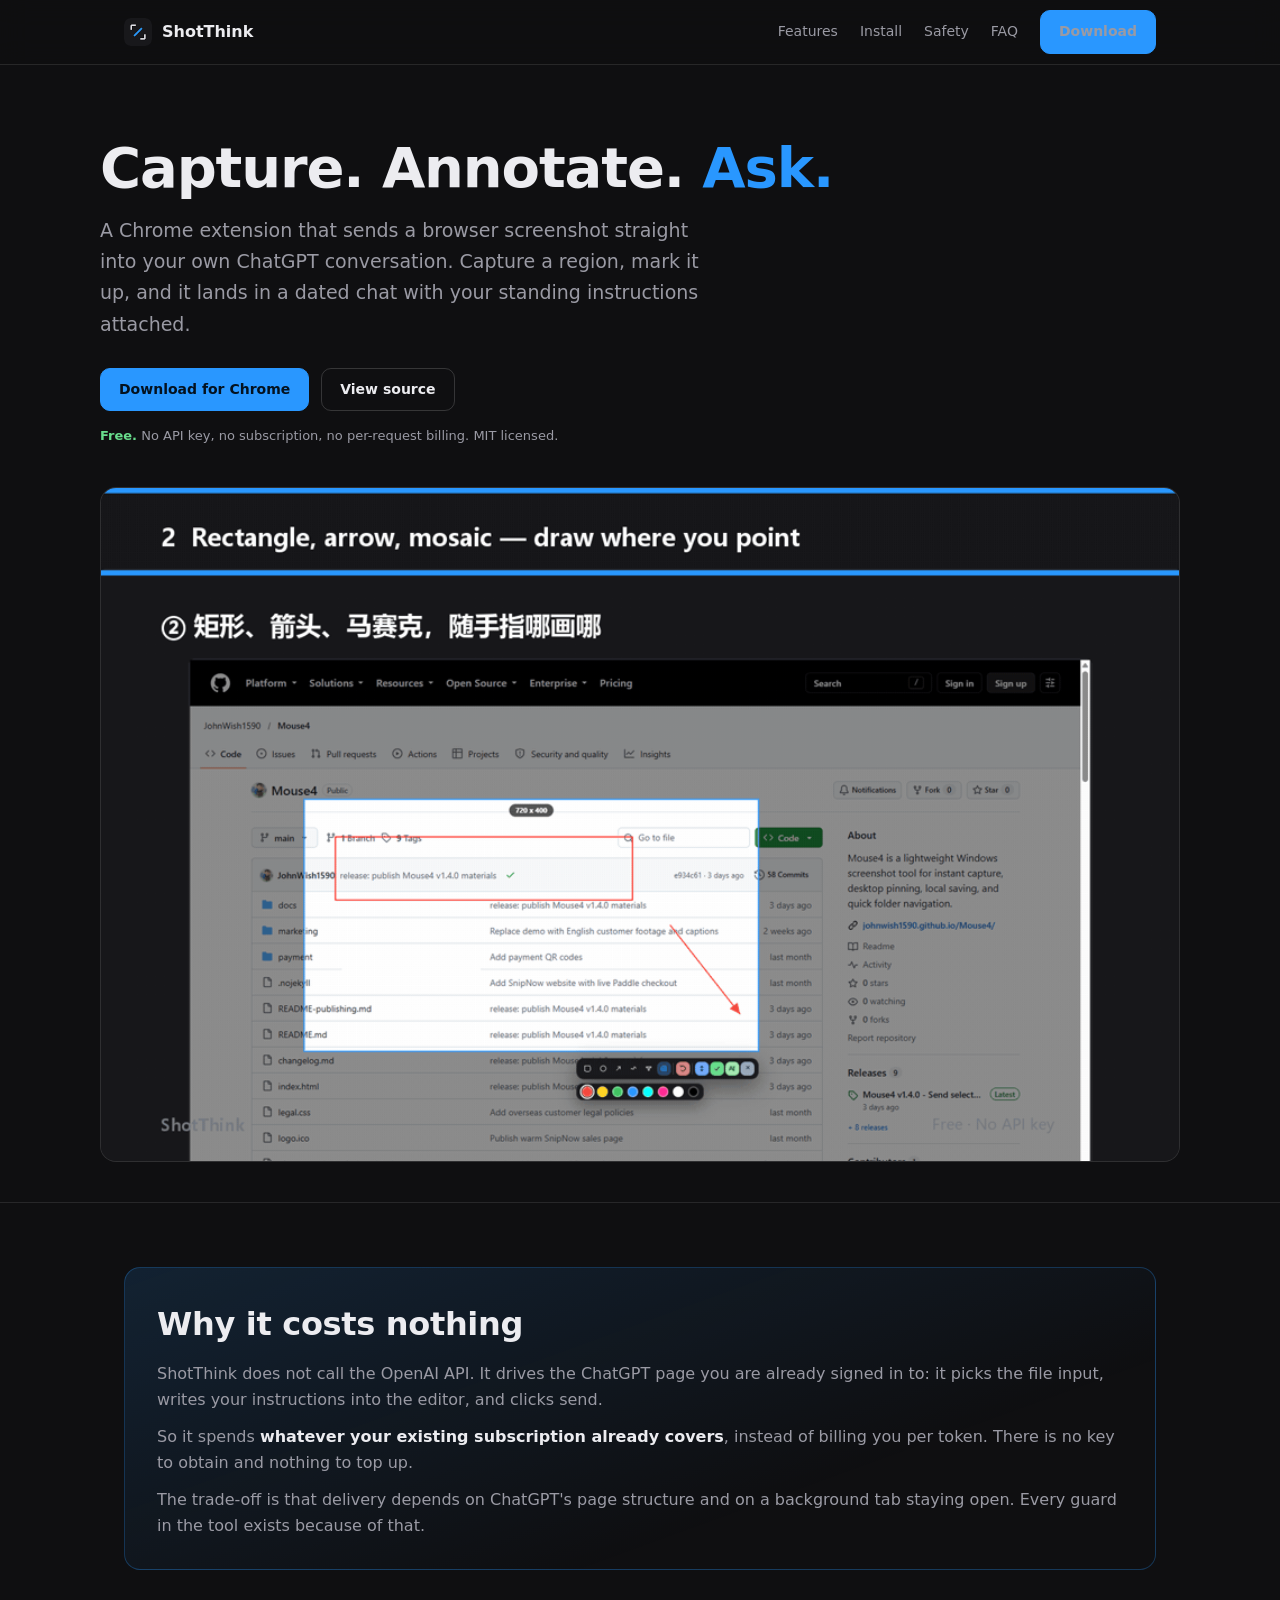
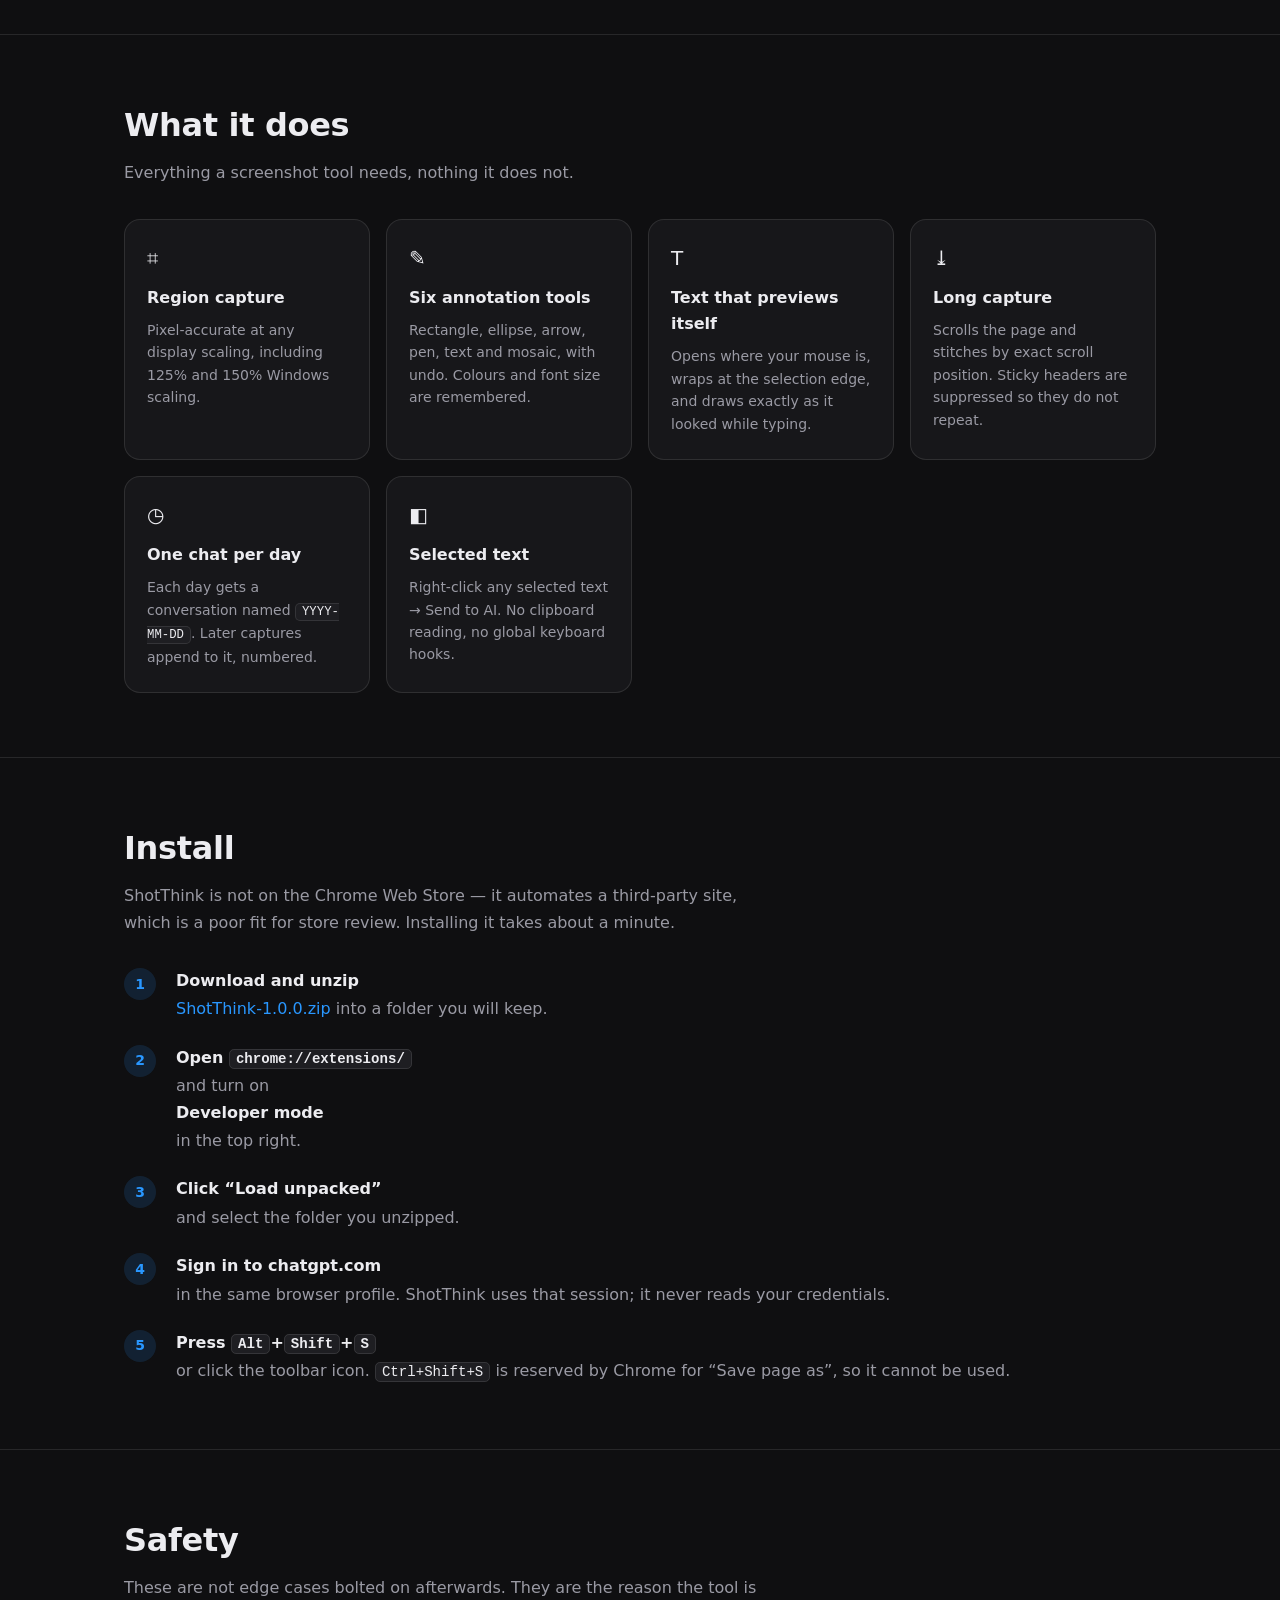
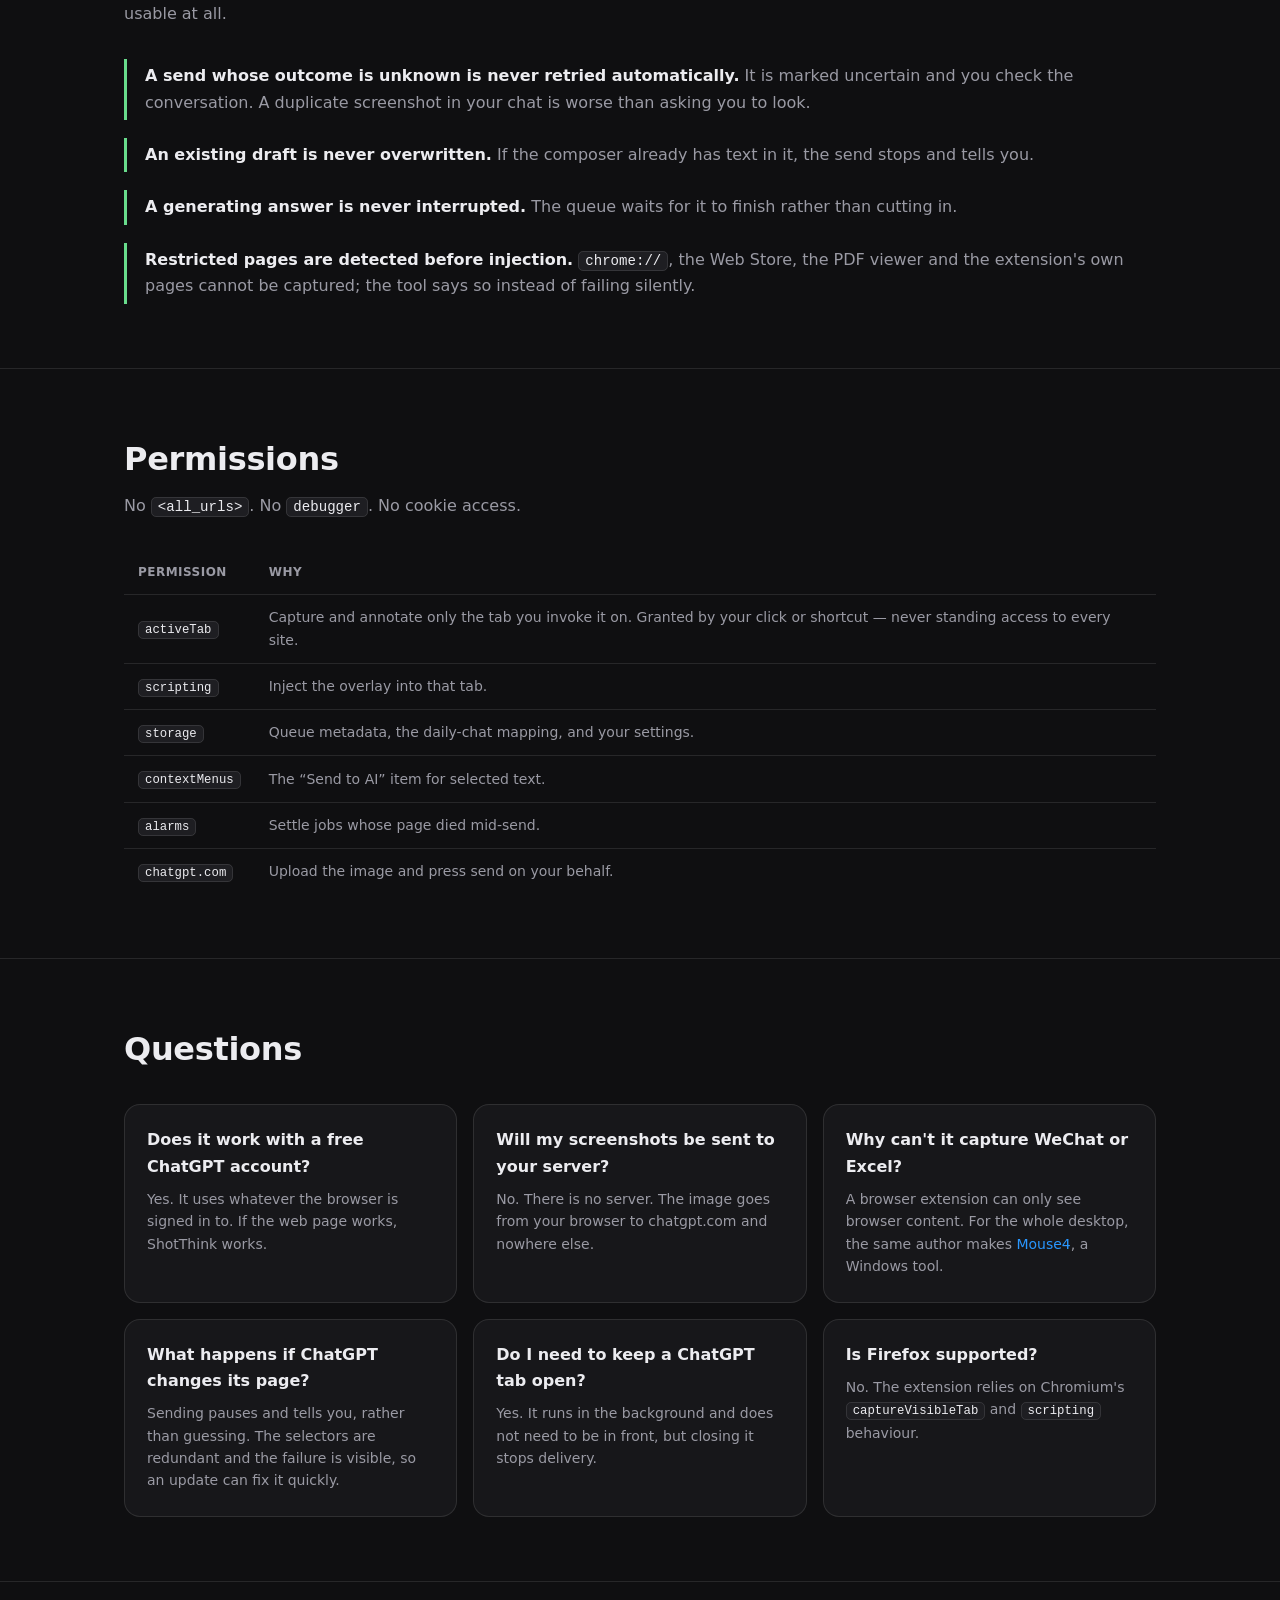
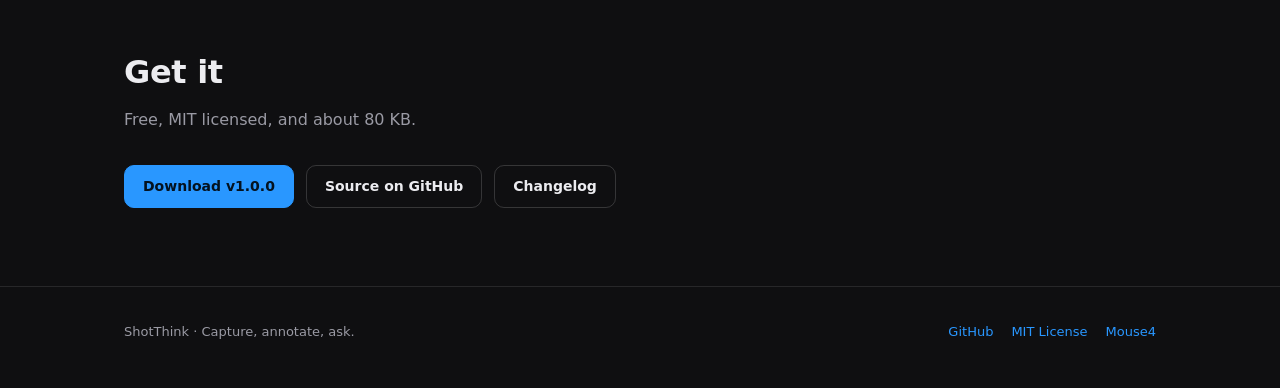
==== docs/index.html @ 1837c2ef "docs: add product landing page and README demo GIF - docs/index.html: self-contained landing page fo" ====
<!doctype html>
<html lang="en">
<head>
<meta charset="utf-8">
<meta name="viewport" content="width=device-width, initial-scale=1">
<title>ShotThink — Capture, annotate, ask. Free Chrome extension.</title>
<meta name="description" content="A free Chrome extension that sends a browser screenshot to your own ChatGPT conversation. No API key, no subscription, no per-request billing.">
<link rel="canonical" href="https://johnwish1590.github.io/ShotThink/">
<link rel="icon" href="icons/icon32.png">
<link rel="apple-touch-icon" href="icons/icon128.png">
<meta property="og:type" content="website">
<meta property="og:title" content="ShotThink — Capture, annotate, ask.">
<meta property="og:description" content="Free Chrome extension. Capture a region, annotate it, send it to your own ChatGPT. No API key, no subscription.">
<meta property="og:url" content="https://johnwish1590.github.io/ShotThink/">
<meta property="og:image" content="https://johnwish1590.github.io/ShotThink/screenshots/06-overlay-annotated.png">
<meta name="twitter:card" content="summary_large_image">
<script type="application/ld+json">
{
  "@context": "https://schema.org",
  "@type": "SoftwareApplication",
  "name": "ShotThink",
  "applicationCategory": "BrowserApplication",
  "operatingSystem": "Chrome, Edge, Brave, any Chromium browser",
  "description": "A free Chrome extension that sends a browser screenshot to your own ChatGPT conversation. No API key, no subscription, no per-request billing.",
  "url": "https://johnwish1590.github.io/ShotThink/",
  "downloadUrl": "https://github.com/JohnWish1590/ShotThink/releases/download/v1.0.0/ShotThink-1.0.0.zip",
  "offers": { "@type": "Offer", "price": "0", "priceCurrency": "USD" },
  "license": "https://github.com/JohnWish1590/ShotThink/blob/main/LICENSE",
  "softwareVersion": "1.0.0"
}
</script>
<style>
  :root {
    --bg: #0f0f11;
    --surface: #17171a;
    --surface-2: #1e1e22;
    --line: rgba(255,255,255,.10);
    --line-strong: rgba(255,255,255,.16);
    --text: #ececf0;
    --muted: #9a9aa4;
    --accent: #2997ff;
    --accent-soft: rgba(41,151,255,.14);
    --ok: #68dc8c;
    --radius: 16px;
    --max: 1080px;
  }
  * { box-sizing: border-box; }
  html { scroll-behavior: smooth; }
  body {
    margin: 0;
    background: var(--bg);
    color: var(--text);
    font: 16px/1.65 -apple-system, "Segoe UI", "Microsoft YaHei", system-ui, sans-serif;
    -webkit-font-smoothing: antialiased;
  }
  a { color: var(--accent); text-decoration: none; }
  a:hover { text-decoration: underline; }
  .wrap { max-width: var(--max); margin: 0 auto; padding: 0 24px; }

  /* header */
  header.site {
    position: sticky; top: 0; z-index: 20;
    backdrop-filter: blur(14px);
    background: rgba(15,15,17,.82);
    border-bottom: 1px solid var(--line);
  }
  header.site .wrap {
    display: flex; align-items: center; gap: 12px;
    height: 64px;
  }
  .brand { display: flex; align-items: center; gap: 10px; color: var(--text); font-weight: 650; font-size: 16px; }
  .brand img { width: 28px; height: 28px; border-radius: 7px; }
  .brand:hover { text-decoration: none; }
  nav.links { margin-left: auto; display: flex; align-items: center; gap: 22px; }
  nav.links a { color: var(--muted); font-size: 14px; }
  nav.links a:hover { color: var(--text); text-decoration: none; }
  .btn {
    display: inline-flex; align-items: center; gap: 8px;
    padding: 9px 18px; border-radius: 10px;
    background: var(--accent); color: #04121f;
    font-weight: 650; font-size: 14px;
    border: 1px solid var(--accent);
    transition: filter .15s;
  }
  .btn:hover { filter: brightness(1.1); text-decoration: none; }
  .btn.ghost {
    background: transparent; color: var(--text);
    border-color: var(--line-strong);
  }
  .btn.ghost:hover { background: var(--surface-2); }

  /* hero */
  .hero { padding: 72px 0 40px; }
  .hero h1 {
    margin: 0 0 16px;
    font-size: clamp(34px, 5vw, 56px);
    line-height: 1.1;
    letter-spacing: -0.02em;
    font-weight: 700;
  }
  .hero h1 em { font-style: normal; color: var(--accent); }
  .hero p.lead {
    margin: 0 0 28px;
    font-size: clamp(16px, 2vw, 19px);
    color: var(--muted);
    max-width: 620px;
  }
  .hero-actions { display: flex; flex-wrap: wrap; gap: 12px; margin-bottom: 14px; }
  .hero-note { color: var(--muted); font-size: 13px; }
  .hero-note strong { color: var(--ok); font-weight: 600; }

  .shot {
    margin: 40px 0 0;
    border: 1px solid var(--line);
    border-radius: var(--radius);
    overflow: hidden;
    background: var(--surface);
  }
  .shot img { display: block; width: 100%; height: auto; }

  /* sections */
  section { padding: 64px 0; border-top: 1px solid var(--line); }
  section h2 {
    margin: 0 0 8px;
    font-size: clamp(24px, 3vw, 32px);
    letter-spacing: -0.01em;
    font-weight: 680;
  }
  section p.sub { margin: 0 0 32px; color: var(--muted); max-width: 640px; }

  .grid { display: grid; gap: 16px; }
  .grid.two { grid-template-columns: repeat(auto-fit, minmax(280px, 1fr)); }
  .grid.three { grid-template-columns: repeat(auto-fit, minmax(240px, 1fr)); }

  .card {
    background: var(--surface);
    border: 1px solid var(--line);
    border-radius: var(--radius);
    padding: 22px 22px 24px;
  }
  .card h3 { margin: 0 0 8px; font-size: 16px; font-weight: 650; }
  .card p { margin: 0; color: var(--muted); font-size: 14px; line-height: 1.6; }
  .card .icon { font-size: 20px; margin-bottom: 10px; display: block; }

  /* free banner */
  .free {
    background: linear-gradient(160deg, var(--accent-soft), transparent 70%);
    border: 1px solid rgba(41,151,255,.28);
    border-radius: var(--radius);
    padding: 30px 32px;
  }
  .free h2 { margin-bottom: 10px; }
  .free p { color: var(--muted); margin: 0 0 10px; }
  .free p:last-child { margin-bottom: 0; }
  .free strong { color: var(--text); }

  /* steps */
  ol.steps { margin: 0; padding: 0; list-style: none; counter-reset: step; }
  ol.steps li {
    counter-increment: step;
    position: relative;
    padding: 0 0 22px 52px;
    color: var(--muted);
  }
  ol.steps li::before {
    content: counter(step);
    position: absolute; left: 0; top: 0;
    width: 32px; height: 32px; border-radius: 50%;
    display: grid; place-items: center;
    background: var(--accent-soft); color: var(--accent);
    font-weight: 650; font-size: 14px;
  }
  ol.steps li:last-child { padding-bottom: 0; }
  ol.steps li strong { color: var(--text); display: block; margin-bottom: 2px; }

  code, kbd {
    background: var(--surface-2);
    border: 1px solid var(--line);
    border-radius: 5px;
    padding: 1px 6px;
    font-family: ui-monospace, "SF Mono", Consolas, monospace;
    font-size: .88em;
    color: var(--text);
  }

  table { width: 100%; border-collapse: collapse; font-size: 14px; }
  th, td { text-align: left; padding: 11px 14px; border-bottom: 1px solid var(--line); }
  th { color: var(--muted); font-weight: 600; font-size: 12px; text-transform: uppercase; letter-spacing: .04em; }
  td:first-child { white-space: nowrap; color: var(--text); }
  td:last-child { color: var(--muted); }
  tr:last-child td { border-bottom: none; }

  .warn {
    border-left: 3px solid var(--ok);
    padding: 4px 0 4px 18px;
    color: var(--muted);
    margin: 0 0 18px;
  }
  .warn:last-child { margin-bottom: 0; }
  .warn strong { color: var(--text); }

  footer.site {
    border-top: 1px solid var(--line);
    padding: 34px 0 48px;
    color: var(--muted);
    font-size: 13px;
  }
  footer.site .wrap { display: flex; flex-wrap: wrap; gap: 16px; align-items: center; }
  footer.site .right { margin-left: auto; display: flex; gap: 18px; }

  @media (max-width: 720px) {
    nav.links a:not(.btn) { display: none; }
    .hero { padding: 44px 0 28px; }
    section { padding: 44px 0; }
  }
</style>
</head>
<body>

<header class="site">
  <div class="wrap">
    <a class="brand" href="#top">
      <img src="icons/icon48.png" alt="">
      <span>ShotThink</span>
    </a>
    <nav class="links">
      <a href="#features">Features</a>
      <a href="#install">Install</a>
      <a href="#safety">Safety</a>
      <a href="#faq">FAQ</a>
      <a class="btn" href="https://github.com/JohnWish1590/ShotThink/releases/download/v1.0.0/ShotThink-1.0.0.zip">Download</a>
    </nav>
  </div>
</header>

<main id="top">

  <div class="wrap hero">
    <h1>Capture. Annotate. <em>Ask.</em></h1>
    <p class="lead">
      A Chrome extension that sends a browser screenshot straight into your own
      ChatGPT conversation. Capture a region, mark it up, and it lands in a dated
      chat with your standing instructions attached.
    </p>
    <div class="hero-actions">
      <a class="btn" href="https://github.com/JohnWish1590/ShotThink/releases/download/v1.0.0/ShotThink-1.0.0.zip">Download for Chrome</a>
      <a class="btn ghost" href="https://github.com/JohnWish1590/ShotThink">View source</a>
    </div>
    <p class="hero-note">
      <strong>Free.</strong> No API key, no subscription, no per-request billing. MIT licensed.
    </p>

    <div class="shot">
      <img src="demo-en.gif" alt="Selecting a region, annotating it with a rectangle and arrow, and sending it to ChatGPT" width="1080">
    </div>
  </div>

  <section id="free">
    <div class="wrap">
      <div class="free">
        <h2>Why it costs nothing</h2>
        <p>
          ShotThink does not call the OpenAI API. It drives the ChatGPT page you are
          already signed in to: it picks the file input, writes your instructions into
          the editor, and clicks send.
        </p>
        <p>
          So it spends <strong>whatever your existing subscription already covers</strong>,
          instead of billing you per token. There is no key to obtain and nothing to top up.
        </p>
        <p>
          The trade-off is that delivery depends on ChatGPT's page structure and on a
          background tab staying open. Every guard in the tool exists because of that.
        </p>
      </div>
    </div>
  </section>

  <section id="features">
    <div class="wrap">
      <h2>What it does</h2>
      <p class="sub">Everything a screenshot tool needs, nothing it does not.</p>
      <div class="grid three">
        <div class="card">
          <span class="icon">⌗</span>
          <h3>Region capture</h3>
          <p>Pixel-accurate at any display scaling, including 125% and 150% Windows scaling.</p>
        </div>
        <div class="card">
          <span class="icon">✎</span>
          <h3>Six annotation tools</h3>
          <p>Rectangle, ellipse, arrow, pen, text and mosaic, with undo. Colours and font size are remembered.</p>
        </div>
        <div class="card">
          <span class="icon">T</span>
          <h3>Text that previews itself</h3>
          <p>Opens where your mouse is, wraps at the selection edge, and draws exactly as it looked while typing.</p>
        </div>
        <div class="card">
          <span class="icon">⤓</span>
          <h3>Long capture</h3>
          <p>Scrolls the page and stitches by exact scroll position. Sticky headers are suppressed so they do not repeat.</p>
        </div>
        <div class="card">
          <span class="icon">◷</span>
          <h3>One chat per day</h3>
          <p>Each day gets a conversation named <code>YYYY-MM-DD</code>. Later captures append to it, numbered.</p>
        </div>
        <div class="card">
          <span class="icon">◧</span>
          <h3>Selected text</h3>
          <p>Right-click any selected text → Send to AI. No clipboard reading, no global keyboard hooks.</p>
        </div>
      </div>
    </div>
  </section>

  <section id="install">
    <div class="wrap">
      <h2>Install</h2>
      <p class="sub">
        ShotThink is not on the Chrome Web Store — it automates a third-party site,
        which is a poor fit for store review. Installing it takes about a minute.
      </p>
      <ol class="steps">
        <li>
          <strong>Download and unzip</strong>
          <a href="https://github.com/JohnWish1590/ShotThink/releases/download/v1.0.0/ShotThink-1.0.0.zip">ShotThink-1.0.0.zip</a>
          into a folder you will keep.
        </li>
        <li>
          <strong>Open <code>chrome://extensions/</code></strong>
          and turn on <strong>Developer mode</strong> in the top right.
        </li>
        <li>
          <strong>Click “Load unpacked”</strong>
          and select the folder you unzipped.
        </li>
        <li>
          <strong>Sign in to chatgpt.com</strong>
          in the same browser profile. ShotThink uses that session; it never reads
          your credentials.
        </li>
        <li>
          <strong>Press <kbd>Alt</kbd>+<kbd>Shift</kbd>+<kbd>S</kbd></strong>
          or click the toolbar icon. <code>Ctrl+Shift+S</code> is reserved by Chrome
          for “Save page as”, so it cannot be used.
        </li>
      </ol>
    </div>
  </section>

  <section id="safety">
    <div class="wrap">
      <h2>Safety</h2>
      <p class="sub">
        These are not edge cases bolted on afterwards. They are the reason the tool
        is usable at all.
      </p>
      <div class="warn">
        <strong>A send whose outcome is unknown is never retried automatically.</strong>
        It is marked uncertain and you check the conversation. A duplicate screenshot
        in your chat is worse than asking you to look.
      </div>
      <div class="warn">
        <strong>An existing draft is never overwritten.</strong>
        If the composer already has text in it, the send stops and tells you.
      </div>
      <div class="warn">
        <strong>A generating answer is never interrupted.</strong>
        The queue waits for it to finish rather than cutting in.
      </div>
      <div class="warn">
        <strong>Restricted pages are detected before injection.</strong>
        <code>chrome://</code>, the Web Store, the PDF viewer and the extension's own
        pages cannot be captured; the tool says so instead of failing silently.
      </div>
    </div>
  </section>

  <section id="permissions">
    <div class="wrap">
      <h2>Permissions</h2>
      <p class="sub">
        No <code>&lt;all_urls&gt;</code>. No <code>debugger</code>. No cookie access.
      </p>
      <table>
        <thead><tr><th>Permission</th><th>Why</th></tr></thead>
        <tbody>
          <tr><td><code>activeTab</code></td><td>Capture and annotate only the tab you invoke it on. Granted by your click or shortcut — never standing access to every site.</td></tr>
          <tr><td><code>scripting</code></td><td>Inject the overlay into that tab.</td></tr>
          <tr><td><code>storage</code></td><td>Queue metadata, the daily-chat mapping, and your settings.</td></tr>
          <tr><td><code>contextMenus</code></td><td>The “Send to AI” item for selected text.</td></tr>
          <tr><td><code>alarms</code></td><td>Settle jobs whose page died mid-send.</td></tr>
          <tr><td><code>chatgpt.com</code></td><td>Upload the image and press send on your behalf.</td></tr>
        </tbody>
      </table>
    </div>
  </section>

  <section id="faq">
    <div class="wrap">
      <h2>Questions</h2>
      <div class="grid two" style="margin-top:28px">
        <div class="card">
          <h3>Does it work with a free ChatGPT account?</h3>
          <p>Yes. It uses whatever the browser is signed in to. If the web page works, ShotThink works.</p>
        </div>
        <div class="card">
          <h3>Will my screenshots be sent to your server?</h3>
          <p>No. There is no server. The image goes from your browser to chatgpt.com and nowhere else.</p>
        </div>
        <div class="card">
          <h3>Why can't it capture WeChat or Excel?</h3>
          <p>A browser extension can only see browser content. For the whole desktop, the same author makes <a href="https://github.com/JohnWish1590/Mouse4">Mouse4</a>, a Windows tool.</p>
        </div>
        <div class="card">
          <h3>What happens if ChatGPT changes its page?</h3>
          <p>Sending pauses and tells you, rather than guessing. The selectors are redundant and the failure is visible, so an update can fix it quickly.</p>
        </div>
        <div class="card">
          <h3>Do I need to keep a ChatGPT tab open?</h3>
          <p>Yes. It runs in the background and does not need to be in front, but closing it stops delivery.</p>
        </div>
        <div class="card">
          <h3>Is Firefox supported?</h3>
          <p>No. The extension relies on Chromium's <code>captureVisibleTab</code> and <code>scripting</code> behaviour.</p>
        </div>
      </div>
    </div>
  </section>

  <section id="download">
    <div class="wrap">
      <h2>Get it</h2>
      <p class="sub">Free, MIT licensed, and about 80 KB.</p>
      <div class="hero-actions">
        <a class="btn" href="https://github.com/JohnWish1590/ShotThink/releases/download/v1.0.0/ShotThink-1.0.0.zip">Download v1.0.0</a>
        <a class="btn ghost" href="https://github.com/JohnWish1590/ShotThink">Source on GitHub</a>
        <a class="btn ghost" href="https://github.com/JohnWish1590/ShotThink/blob/main/CHANGELOG.md">Changelog</a>
      </div>
    </div>
  </section>

</main>

<footer class="site">
  <div class="wrap">
    <span>ShotThink · Capture, annotate, ask.</span>
    <div class="right">
      <a href="https://github.com/JohnWish1590/ShotThink">GitHub</a>
      <a href="https://github.com/JohnWish1590/ShotThink/blob/main/LICENSE">MIT License</a>
      <a href="https://github.com/JohnWish1590/Mouse4">Mouse4</a>
    </div>
  </div>
</footer>

</body>
</html>
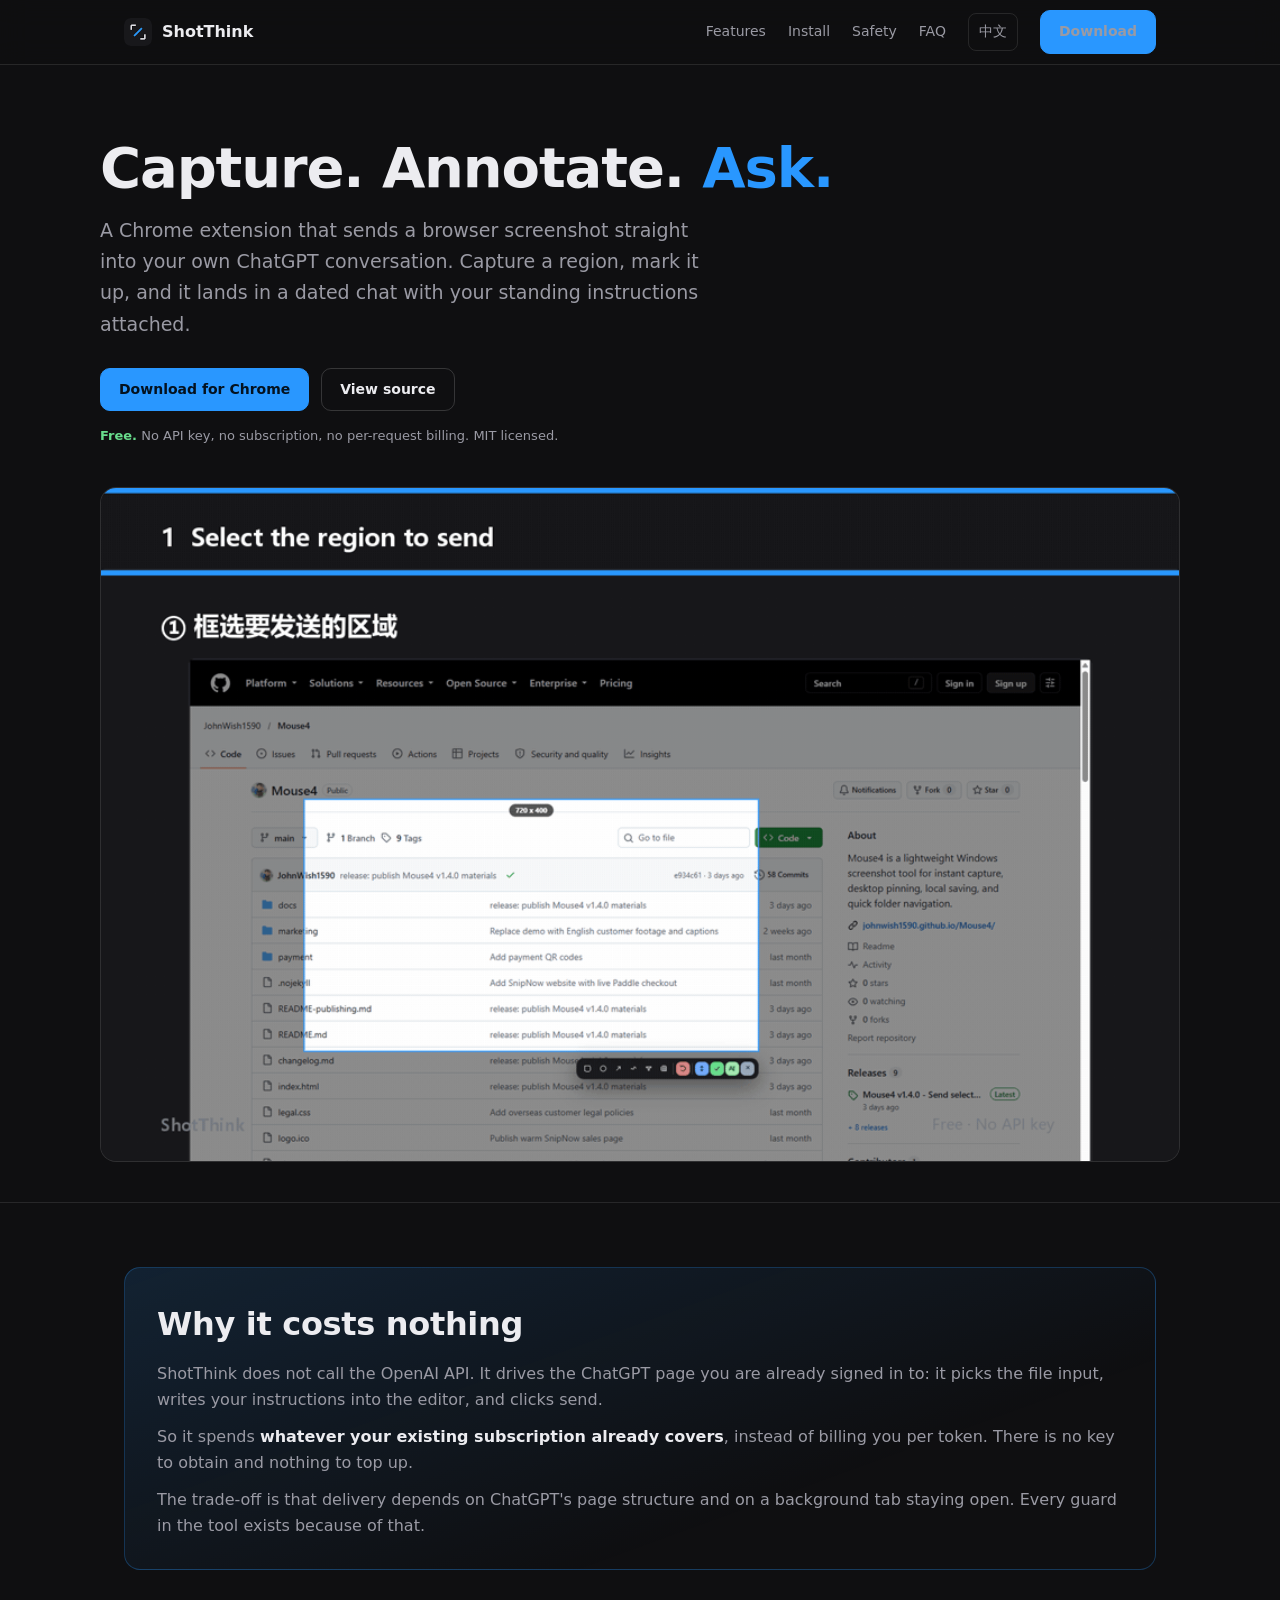
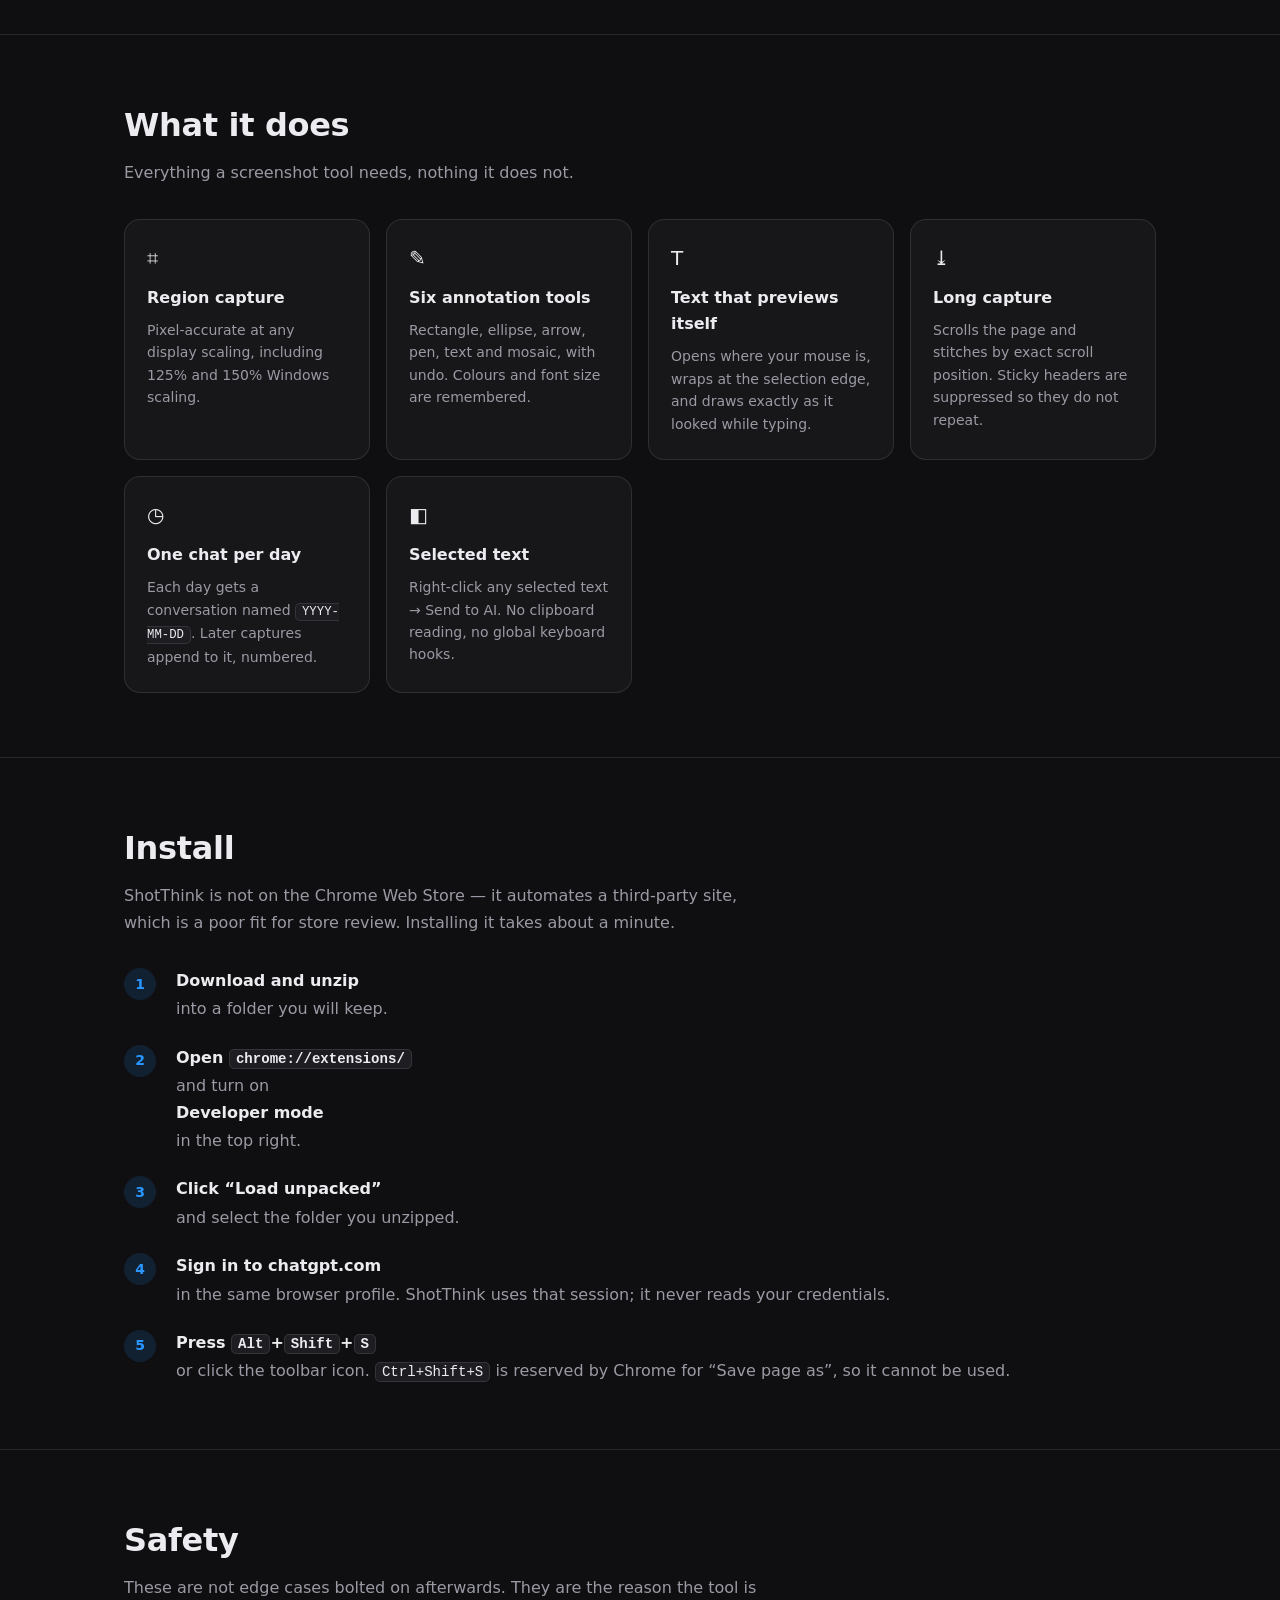
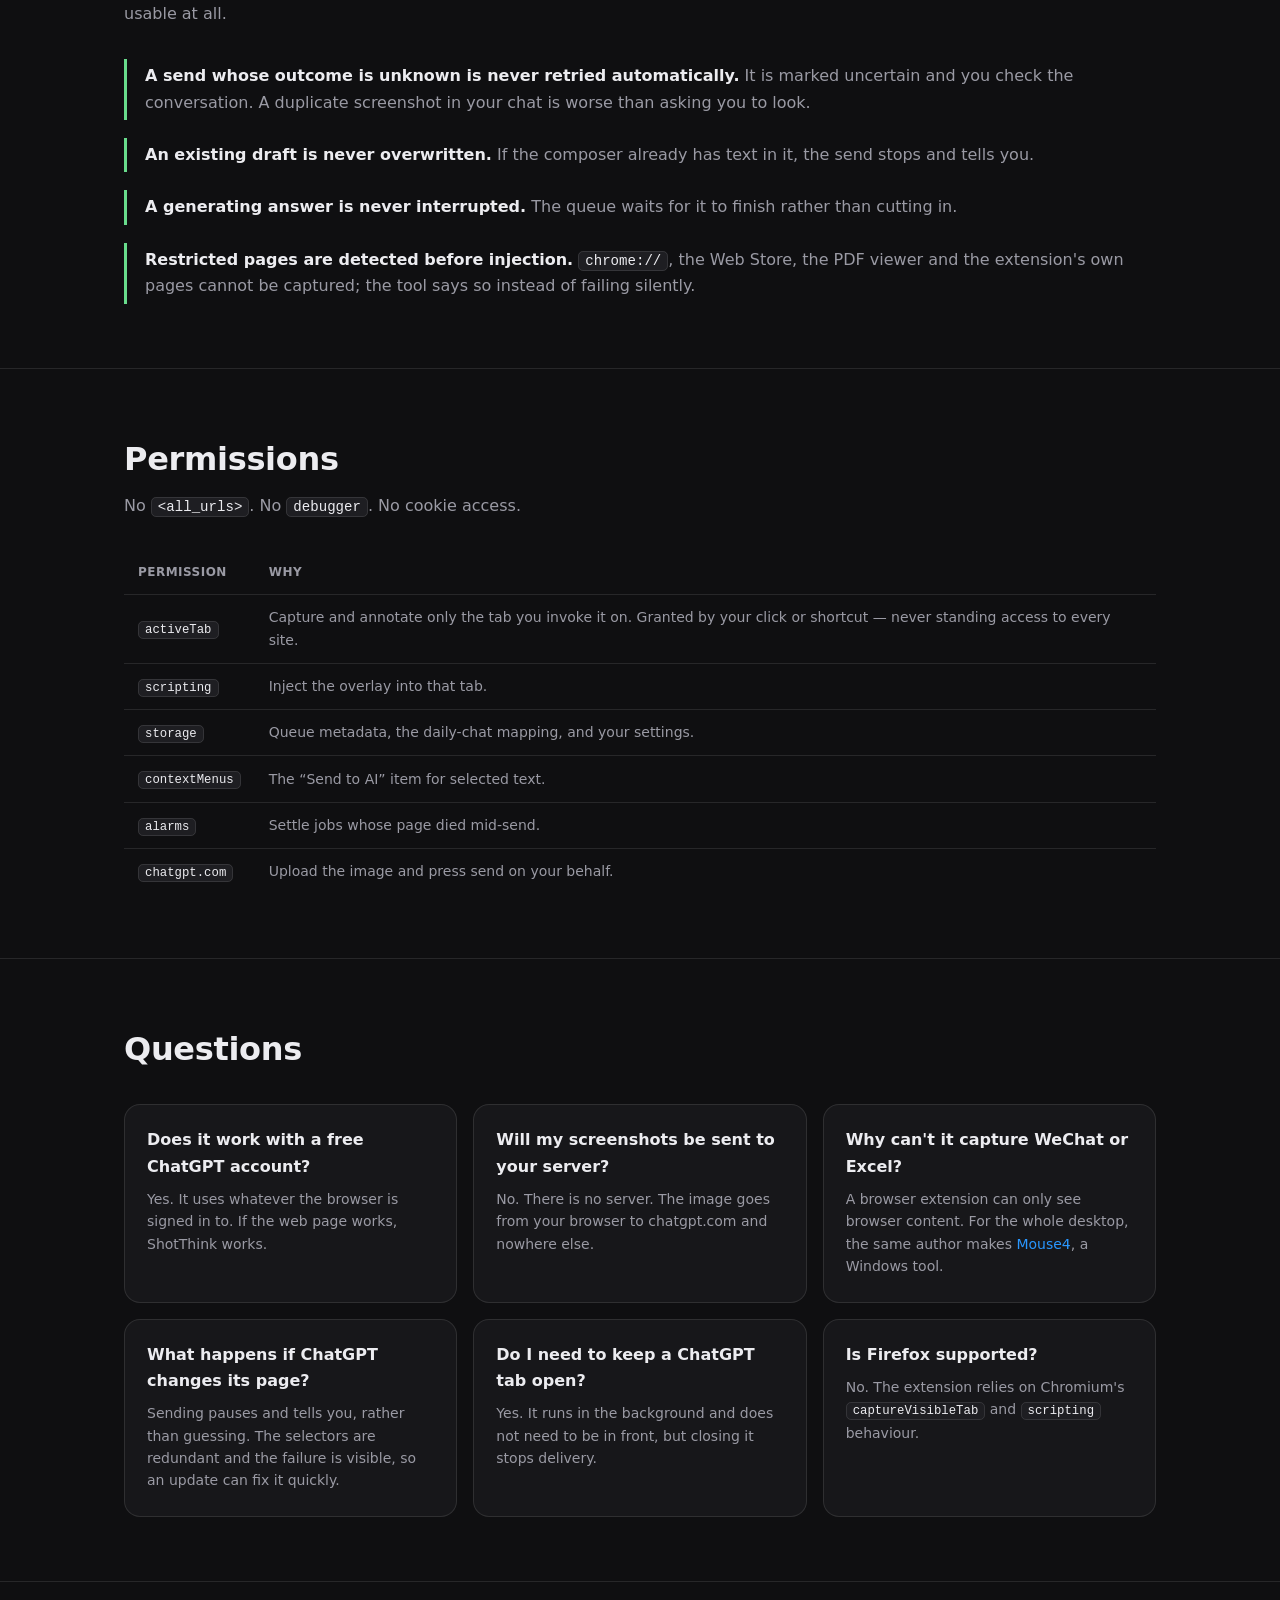
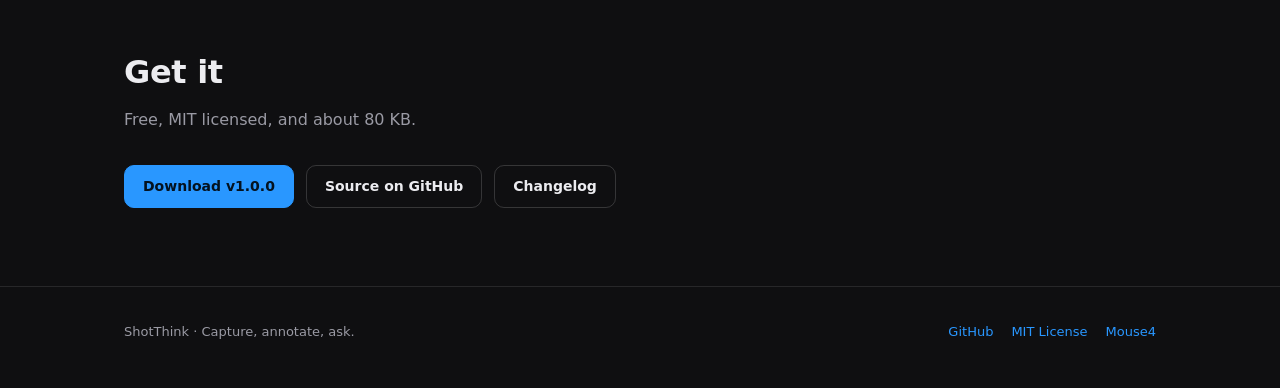
==== commit 076cc3e6: "docs: add Chinese to the landing page and a language switch to the README 1. README language switch." ====
--- a/docs/index.html
+++ b/docs/index.html
@@ -88,6 +88,12 @@
     border-color: var(--line-strong);
   }
   .btn.ghost:hover { background: var(--surface-2); }
+  .lang-toggle {
+    color: var(--muted); font-size: 14px; padding: 6px 10px;
+    border-radius: 8px; border: 1px solid var(--line);
+    min-width: 44px; text-align: center;
+  }
+  .lang-toggle:hover { color: var(--text); border-color: var(--line-strong); text-decoration: none; }
 
   /* hero */
   .hero { padding: 72px 0 40px; }
@@ -224,11 +230,12 @@
       <span>ShotThink</span>
     </a>
     <nav class="links">
-      <a href="#features">Features</a>
-      <a href="#install">Install</a>
-      <a href="#safety">Safety</a>
-      <a href="#faq">FAQ</a>
-      <a class="btn" href="https://github.com/JohnWish1590/ShotThink/releases/download/v1.0.0/ShotThink-1.0.0.zip">Download</a>
+      <a href="#features" data-i18n="nav.features">Features</a>
+      <a href="#install" data-i18n="nav.install">Install</a>
+      <a href="#safety" data-i18n="nav.safety">Safety</a>
+      <a href="#faq" data-i18n="nav.faq">FAQ</a>
+      <a href="#" id="lang-toggle" class="lang-toggle" aria-label="切换到中文">中文</a>
+      <a class="btn" href="https://github.com/JohnWish1590/ShotThink/releases/download/v1.0.0/ShotThink-1.0.0.zip" data-i18n="nav.download">Download</a>
     </nav>
   </div>
 </header>
@@ -236,39 +243,39 @@
 <main id="top">
 
   <div class="wrap hero">
-    <h1>Capture. Annotate. <em>Ask.</em></h1>
-    <p class="lead">
+    <h1 data-i18n="hero.h1">Capture. Annotate. <em>Ask.</em></h1>
+    <p class="lead" data-i18n="hero.lead">
       A Chrome extension that sends a browser screenshot straight into your own
       ChatGPT conversation. Capture a region, mark it up, and it lands in a dated
       chat with your standing instructions attached.
     </p>
     <div class="hero-actions">
-      <a class="btn" href="https://github.com/JohnWish1590/ShotThink/releases/download/v1.0.0/ShotThink-1.0.0.zip">Download for Chrome</a>
-      <a class="btn ghost" href="https://github.com/JohnWish1590/ShotThink">View source</a>
-    </div>
-    <p class="hero-note">
+      <a class="btn" href="https://github.com/JohnWish1590/ShotThink/releases/download/v1.0.0/ShotThink-1.0.0.zip" data-i18n="hero.cta">Download for Chrome</a>
+      <a class="btn ghost" href="https://github.com/JohnWish1590/ShotThink" data-i18n="hero.source">View source</a>
+    </div>
+    <p class="hero-note" data-i18n="hero.note">
       <strong>Free.</strong> No API key, no subscription, no per-request billing. MIT licensed.
     </p>
 
     <div class="shot">
-      <img src="demo-en.gif" alt="Selecting a region, annotating it with a rectangle and arrow, and sending it to ChatGPT" width="1080">
+      <img id="demo-gif" src="demo-en.gif" alt="Selecting a region, annotating it with a rectangle and arrow, and sending it to ChatGPT" width="1080">
     </div>
   </div>
 
   <section id="free">
     <div class="wrap">
       <div class="free">
-        <h2>Why it costs nothing</h2>
-        <p>
+        <h2 data-i18n="free.h2">Why it costs nothing</h2>
+        <p data-i18n="free.p1">
           ShotThink does not call the OpenAI API. It drives the ChatGPT page you are
           already signed in to: it picks the file input, writes your instructions into
           the editor, and clicks send.
         </p>
-        <p>
+        <p data-i18n="free.p2">
           So it spends <strong>whatever your existing subscription already covers</strong>,
           instead of billing you per token. There is no key to obtain and nothing to top up.
         </p>
-        <p>
+        <p data-i18n="free.p3">
           The trade-off is that delivery depends on ChatGPT's page structure and on a
           background tab staying open. Every guard in the tool exists because of that.
         </p>
@@ -278,38 +285,38 @@
 
   <section id="features">
     <div class="wrap">
-      <h2>What it does</h2>
-      <p class="sub">Everything a screenshot tool needs, nothing it does not.</p>
+      <h2 data-i18n="features.h2">What it does</h2>
+      <p class="sub" data-i18n="features.sub">Everything a screenshot tool needs, nothing it does not.</p>
       <div class="grid three">
         <div class="card">
           <span class="icon">⌗</span>
-          <h3>Region capture</h3>
-          <p>Pixel-accurate at any display scaling, including 125% and 150% Windows scaling.</p>
+          <h3 data-i18n="f1.h">Region capture</h3>
+          <p data-i18n="f1.p">Pixel-accurate at any display scaling, including 125% and 150% Windows scaling.</p>
         </div>
         <div class="card">
           <span class="icon">✎</span>
-          <h3>Six annotation tools</h3>
-          <p>Rectangle, ellipse, arrow, pen, text and mosaic, with undo. Colours and font size are remembered.</p>
+          <h3 data-i18n="f2.h">Six annotation tools</h3>
+          <p data-i18n="f2.p">Rectangle, ellipse, arrow, pen, text and mosaic, with undo. Colours and font size are remembered.</p>
         </div>
         <div class="card">
           <span class="icon">T</span>
-          <h3>Text that previews itself</h3>
-          <p>Opens where your mouse is, wraps at the selection edge, and draws exactly as it looked while typing.</p>
+          <h3 data-i18n="f3.h">Text that previews itself</h3>
+          <p data-i18n="f3.p">Opens where your mouse is, wraps at the selection edge, and draws exactly as it looked while typing.</p>
         </div>
         <div class="card">
           <span class="icon">⤓</span>
-          <h3>Long capture</h3>
-          <p>Scrolls the page and stitches by exact scroll position. Sticky headers are suppressed so they do not repeat.</p>
+          <h3 data-i18n="f4.h">Long capture</h3>
+          <p data-i18n="f4.p">Scrolls the page and stitches by exact scroll position. Sticky headers are suppressed so they do not repeat.</p>
         </div>
         <div class="card">
           <span class="icon">◷</span>
-          <h3>One chat per day</h3>
-          <p>Each day gets a conversation named <code>YYYY-MM-DD</code>. Later captures append to it, numbered.</p>
+          <h3 data-i18n="f5.h">One chat per day</h3>
+          <p data-i18n="f5.p">Each day gets a conversation named <code>YYYY-MM-DD</code>. Later captures append to it, numbered.</p>
         </div>
         <div class="card">
           <span class="icon">◧</span>
-          <h3>Selected text</h3>
-          <p>Right-click any selected text → Send to AI. No clipboard reading, no global keyboard hooks.</p>
+          <h3 data-i18n="f6.h">Selected text</h3>
+          <p data-i18n="f6.p">Right-click any selected text → Send to AI. No clipboard reading, no global keyboard hooks.</p>
         </div>
       </div>
     </div>
@@ -317,34 +324,34 @@
 
   <section id="install">
     <div class="wrap">
-      <h2>Install</h2>
-      <p class="sub">
+      <h2 data-i18n="install.h2">Install</h2>
+      <p class="sub" data-i18n="install.sub">
         ShotThink is not on the Chrome Web Store — it automates a third-party site,
         which is a poor fit for store review. Installing it takes about a minute.
       </p>
       <ol class="steps">
         <li>
-          <strong>Download and unzip</strong>
-          <a href="https://github.com/JohnWish1590/ShotThink/releases/download/v1.0.0/ShotThink-1.0.0.zip">ShotThink-1.0.0.zip</a>
-          into a folder you will keep.
+          <strong data-i18n="i1.h">Download and unzip</strong>
+          <span data-i18n="i1.p"><a href="https://github.com/JohnWish1590/ShotThink/releases/download/v1.0.0/ShotThink-1.0.0.zip">ShotThink-1.0.0.zip</a>
+          into a folder you will keep.</span>
         </li>
         <li>
-          <strong>Open <code>chrome://extensions/</code></strong>
-          and turn on <strong>Developer mode</strong> in the top right.
+          <strong data-i18n="i2.h">Open <code>chrome://extensions/</code></strong>
+          <span data-i18n="i2.p">and turn on <strong>Developer mode</strong> in the top right.</span>
         </li>
         <li>
-          <strong>Click “Load unpacked”</strong>
-          and select the folder you unzipped.
+          <strong data-i18n="i3.h">Click “Load unpacked”</strong>
+          <span data-i18n="i3.p">and select the folder you unzipped.</span>
         </li>
         <li>
-          <strong>Sign in to chatgpt.com</strong>
-          in the same browser profile. ShotThink uses that session; it never reads
-          your credentials.
+          <strong data-i18n="i4.h">Sign in to chatgpt.com</strong>
+          <span data-i18n="i4.p">in the same browser profile. ShotThink uses that session; it never reads
+          your credentials.</span>
         </li>
         <li>
-          <strong>Press <kbd>Alt</kbd>+<kbd>Shift</kbd>+<kbd>S</kbd></strong>
-          or click the toolbar icon. <code>Ctrl+Shift+S</code> is reserved by Chrome
-          for “Save page as”, so it cannot be used.
+          <strong data-i18n="i5.h">Press <kbd>Alt</kbd>+<kbd>Shift</kbd>+<kbd>S</kbd></strong>
+          <span data-i18n="i5.p">or click the toolbar icon. <code>Ctrl+Shift+S</code> is reserved by Chrome
+          for “Save page as”, so it cannot be used.</span>
         </li>
       </ol>
     </div>
@@ -352,25 +359,25 @@
 
   <section id="safety">
     <div class="wrap">
-      <h2>Safety</h2>
-      <p class="sub">
+      <h2 data-i18n="safety.h2">Safety</h2>
+      <p class="sub" data-i18n="safety.sub">
         These are not edge cases bolted on afterwards. They are the reason the tool
         is usable at all.
       </p>
-      <div class="warn">
+      <div class="warn" data-i18n="s1">
         <strong>A send whose outcome is unknown is never retried automatically.</strong>
         It is marked uncertain and you check the conversation. A duplicate screenshot
         in your chat is worse than asking you to look.
       </div>
-      <div class="warn">
+      <div class="warn" data-i18n="s2">
         <strong>An existing draft is never overwritten.</strong>
         If the composer already has text in it, the send stops and tells you.
       </div>
-      <div class="warn">
+      <div class="warn" data-i18n="s3">
         <strong>A generating answer is never interrupted.</strong>
         The queue waits for it to finish rather than cutting in.
       </div>
-      <div class="warn">
+      <div class="warn" data-i18n="s4">
         <strong>Restricted pages are detected before injection.</strong>
         <code>chrome://</code>, the Web Store, the PDF viewer and the extension's own
         pages cannot be captured; the tool says so instead of failing silently.
@@ -380,19 +387,19 @@
 
   <section id="permissions">
     <div class="wrap">
-      <h2>Permissions</h2>
-      <p class="sub">
+      <h2 data-i18n="perm.h2">Permissions</h2>
+      <p class="sub" data-i18n="perm.sub">
         No <code>&lt;all_urls&gt;</code>. No <code>debugger</code>. No cookie access.
       </p>
       <table>
-        <thead><tr><th>Permission</th><th>Why</th></tr></thead>
+        <thead><tr><th data-i18n="perm.th1">Permission</th><th data-i18n="perm.th2">Why</th></tr></thead>
         <tbody>
-          <tr><td><code>activeTab</code></td><td>Capture and annotate only the tab you invoke it on. Granted by your click or shortcut — never standing access to every site.</td></tr>
-          <tr><td><code>scripting</code></td><td>Inject the overlay into that tab.</td></tr>
-          <tr><td><code>storage</code></td><td>Queue metadata, the daily-chat mapping, and your settings.</td></tr>
-          <tr><td><code>contextMenus</code></td><td>The “Send to AI” item for selected text.</td></tr>
-          <tr><td><code>alarms</code></td><td>Settle jobs whose page died mid-send.</td></tr>
-          <tr><td><code>chatgpt.com</code></td><td>Upload the image and press send on your behalf.</td></tr>
+          <tr><td><code>activeTab</code></td><td data-i18n="perm.r1">Capture and annotate only the tab you invoke it on. Granted by your click or shortcut — never standing access to every site.</td></tr>
+          <tr><td><code>scripting</code></td><td data-i18n="perm.r2">Inject the overlay into that tab.</td></tr>
+          <tr><td><code>storage</code></td><td data-i18n="perm.r3">Queue metadata, the daily-chat mapping, and your settings.</td></tr>
+          <tr><td><code>contextMenus</code></td><td data-i18n="perm.r4">The “Send to AI” item for selected text.</td></tr>
+          <tr><td><code>alarms</code></td><td data-i18n="perm.r5">Settle jobs whose page died mid-send.</td></tr>
+          <tr><td><code>chatgpt.com</code></td><td data-i18n="perm.r6">Upload the image and press send on your behalf.</td></tr>
         </tbody>
       </table>
     </div>
@@ -400,31 +407,31 @@
 
   <section id="faq">
     <div class="wrap">
-      <h2>Questions</h2>
+      <h2 data-i18n="faq.h2">Questions</h2>
       <div class="grid two" style="margin-top:28px">
         <div class="card">
-          <h3>Does it work with a free ChatGPT account?</h3>
-          <p>Yes. It uses whatever the browser is signed in to. If the web page works, ShotThink works.</p>
-        </div>
-        <div class="card">
-          <h3>Will my screenshots be sent to your server?</h3>
-          <p>No. There is no server. The image goes from your browser to chatgpt.com and nowhere else.</p>
-        </div>
-        <div class="card">
-          <h3>Why can't it capture WeChat or Excel?</h3>
-          <p>A browser extension can only see browser content. For the whole desktop, the same author makes <a href="https://github.com/JohnWish1590/Mouse4">Mouse4</a>, a Windows tool.</p>
-        </div>
-        <div class="card">
-          <h3>What happens if ChatGPT changes its page?</h3>
-          <p>Sending pauses and tells you, rather than guessing. The selectors are redundant and the failure is visible, so an update can fix it quickly.</p>
-        </div>
-        <div class="card">
-          <h3>Do I need to keep a ChatGPT tab open?</h3>
-          <p>Yes. It runs in the background and does not need to be in front, but closing it stops delivery.</p>
-        </div>
-        <div class="card">
-          <h3>Is Firefox supported?</h3>
-          <p>No. The extension relies on Chromium's <code>captureVisibleTab</code> and <code>scripting</code> behaviour.</p>
+          <h3 data-i18n="q1.h">Does it work with a free ChatGPT account?</h3>
+          <p data-i18n="q1.p">Yes. It uses whatever the browser is signed in to. If the web page works, ShotThink works.</p>
+        </div>
+        <div class="card">
+          <h3 data-i18n="q2.h">Will my screenshots be sent to your server?</h3>
+          <p data-i18n="q2.p">No. There is no server. The image goes from your browser to chatgpt.com and nowhere else.</p>
+        </div>
+        <div class="card">
+          <h3 data-i18n="q3.h">Why can't it capture WeChat or Excel?</h3>
+          <p data-i18n="q3.p">A browser extension can only see browser content. For the whole desktop, the same author makes <a href="https://github.com/JohnWish1590/Mouse4">Mouse4</a>, a Windows tool.</p>
+        </div>
+        <div class="card">
+          <h3 data-i18n="q4.h">What happens if ChatGPT changes its page?</h3>
+          <p data-i18n="q4.p">Sending pauses and tells you, rather than guessing. The selectors are redundant and the failure is visible, so an update can fix it quickly.</p>
+        </div>
+        <div class="card">
+          <h3 data-i18n="q5.h">Do I need to keep a ChatGPT tab open?</h3>
+          <p data-i18n="q5.p">Yes. It runs in the background and does not need to be in front, but closing it stops delivery.</p>
+        </div>
+        <div class="card">
+          <h3 data-i18n="q6.h">Is Firefox supported?</h3>
+          <p data-i18n="q6.p">No. The extension relies on Chromium's <code>captureVisibleTab</code> and <code>scripting</code> behaviour.</p>
         </div>
       </div>
     </div>
@@ -432,12 +439,12 @@
 
   <section id="download">
     <div class="wrap">
-      <h2>Get it</h2>
-      <p class="sub">Free, MIT licensed, and about 80 KB.</p>
+      <h2 data-i18n="get.h2">Get it</h2>
+      <p class="sub" data-i18n="get.sub">Free, MIT licensed, and about 80 KB.</p>
       <div class="hero-actions">
-        <a class="btn" href="https://github.com/JohnWish1590/ShotThink/releases/download/v1.0.0/ShotThink-1.0.0.zip">Download v1.0.0</a>
-        <a class="btn ghost" href="https://github.com/JohnWish1590/ShotThink">Source on GitHub</a>
-        <a class="btn ghost" href="https://github.com/JohnWish1590/ShotThink/blob/main/CHANGELOG.md">Changelog</a>
+        <a class="btn" href="https://github.com/JohnWish1590/ShotThink/releases/download/v1.0.0/ShotThink-1.0.0.zip" data-i18n="get.download">Download v1.0.0</a>
+        <a class="btn ghost" href="https://github.com/JohnWish1590/ShotThink" data-i18n="get.source">Source on GitHub</a>
+        <a class="btn ghost" href="https://github.com/JohnWish1590/ShotThink/blob/main/CHANGELOG.md" data-i18n="get.changelog">Changelog</a>
       </div>
     </div>
   </section>
@@ -446,14 +453,15 @@
 
 <footer class="site">
   <div class="wrap">
-    <span>ShotThink · Capture, annotate, ask.</span>
+    <span data-i18n="footer.tag">ShotThink · Capture, annotate, ask.</span>
     <div class="right">
       <a href="https://github.com/JohnWish1590/ShotThink">GitHub</a>
-      <a href="https://github.com/JohnWish1590/ShotThink/blob/main/LICENSE">MIT License</a>
+      <a href="https://github.com/JohnWish1590/ShotThink/blob/main/LICENSE" data-i18n="footer.license">MIT License</a>
       <a href="https://github.com/JohnWish1590/Mouse4">Mouse4</a>
     </div>
   </div>
 </footer>
 
+<script src="i18n.js"></script>
 </body>
 </html>
